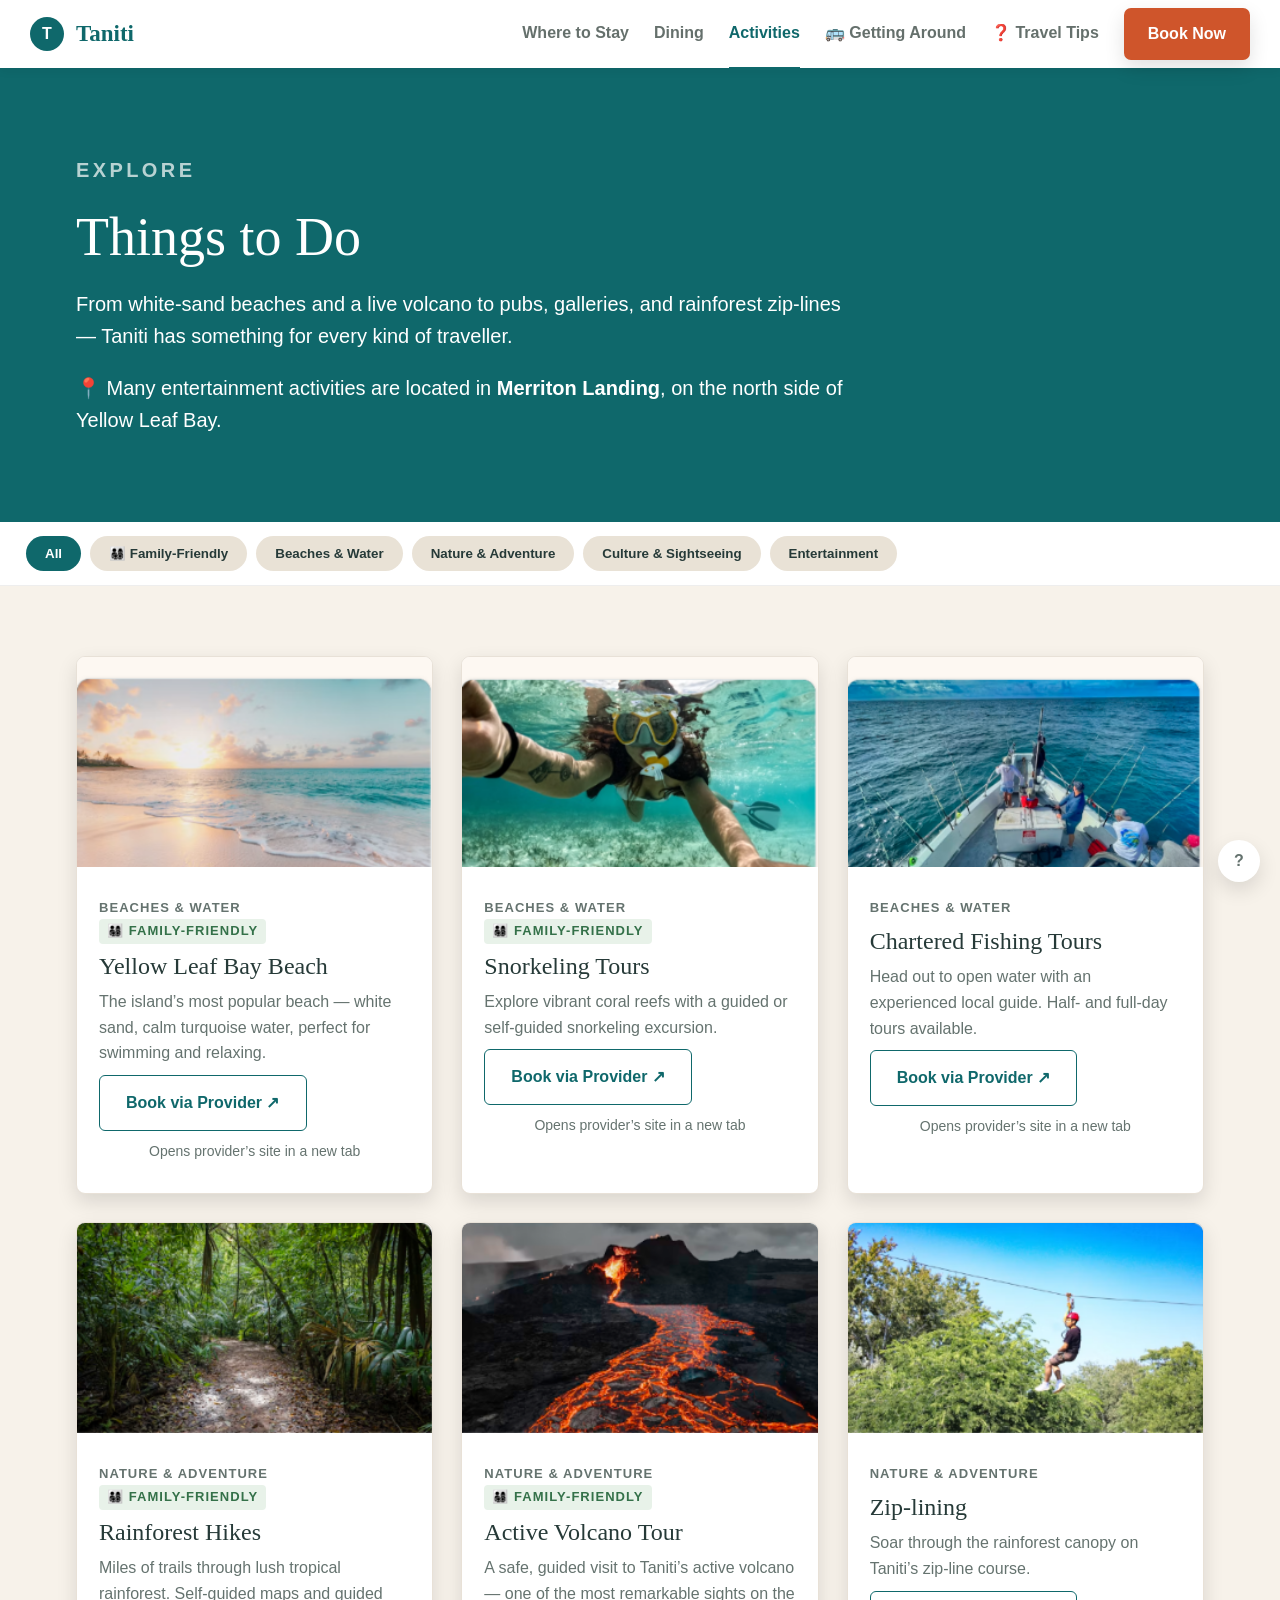
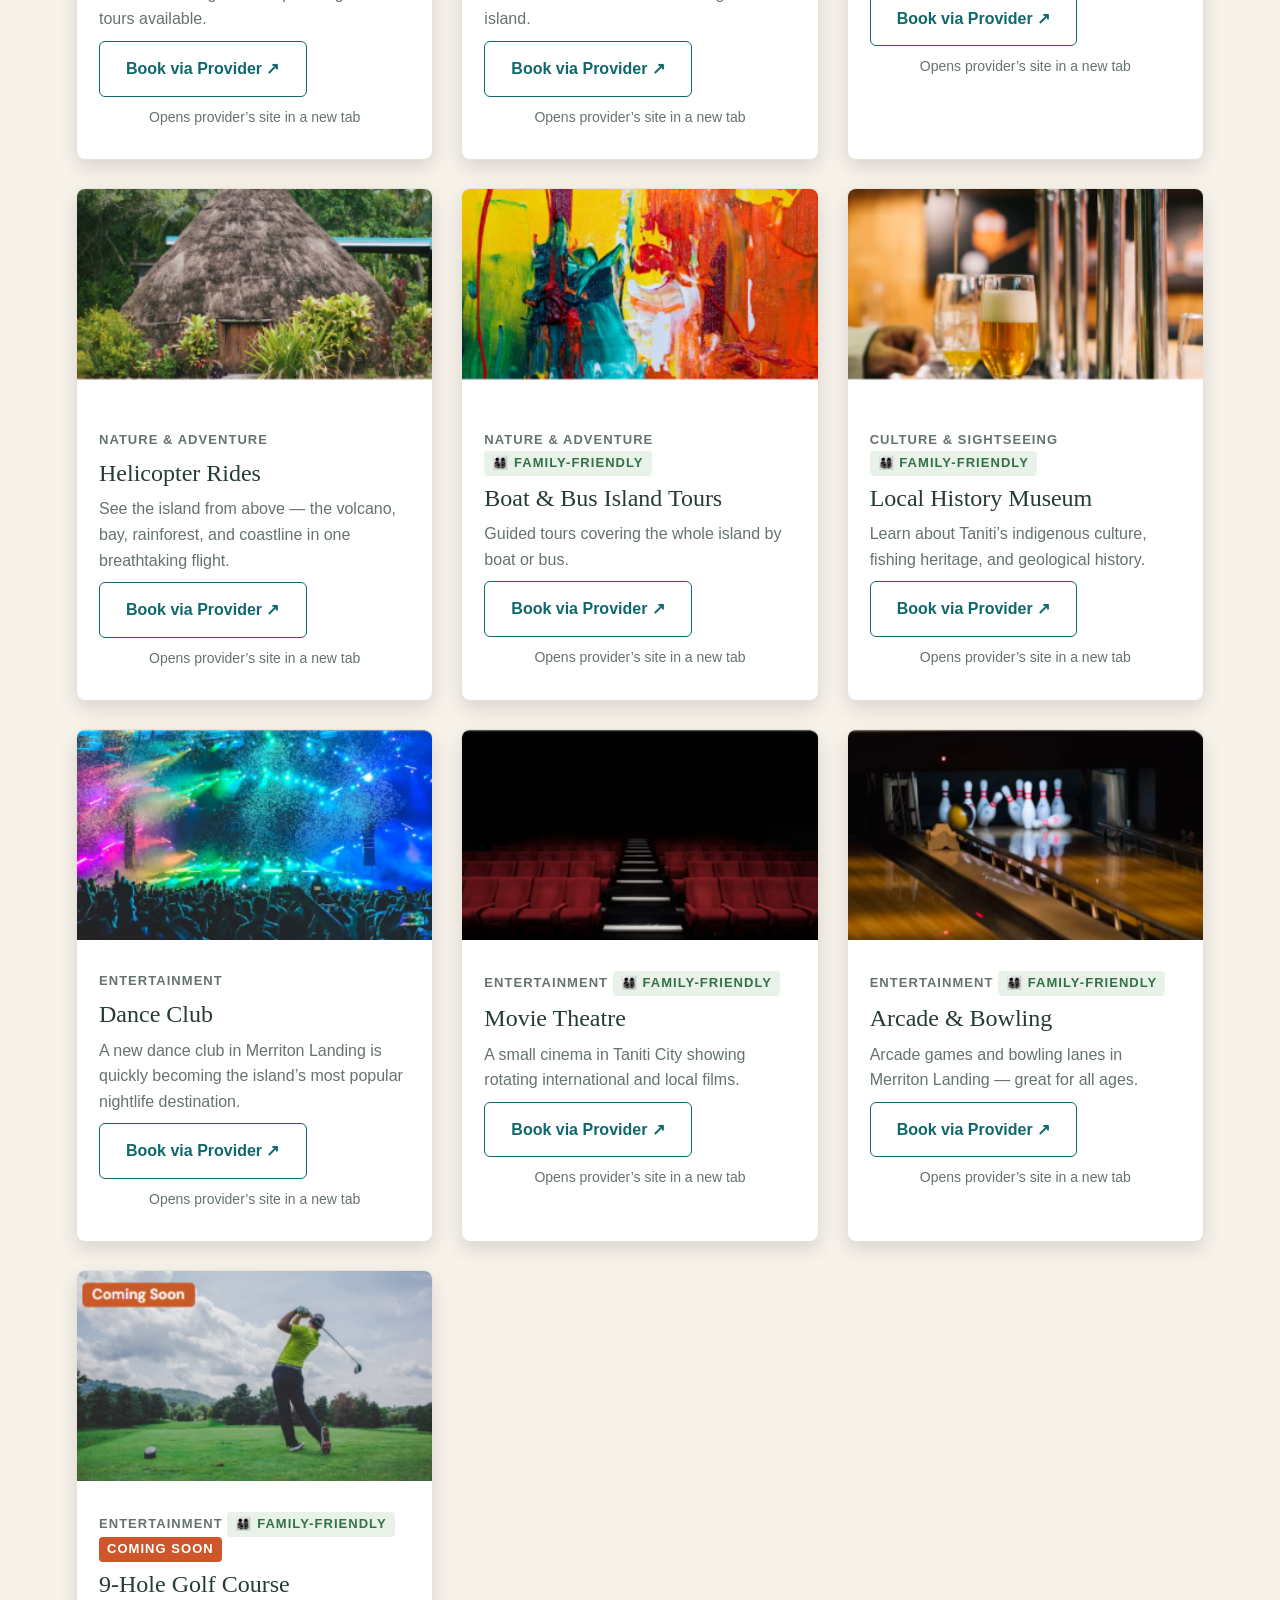
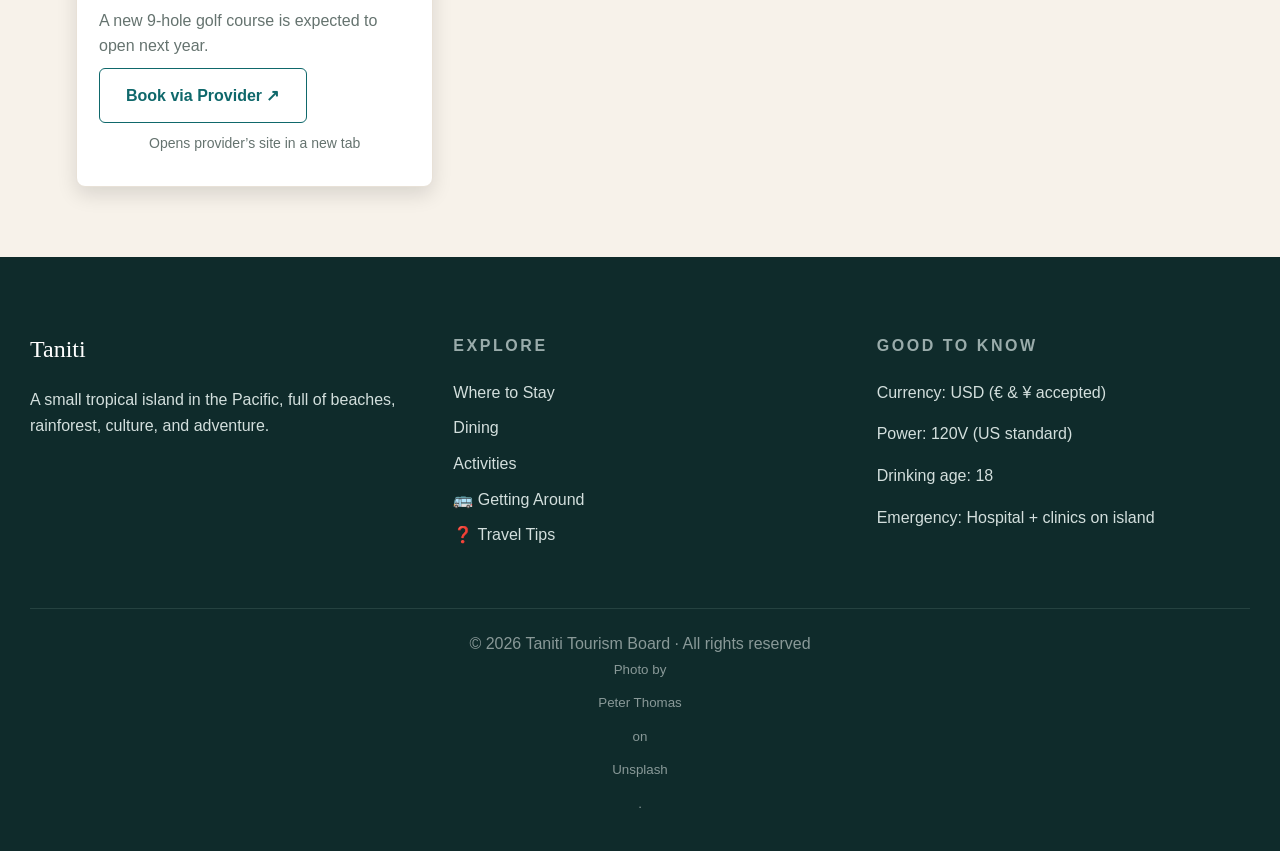
==== activities.html @ 031c0b5e "Add files via upload" ====
<!doctype html><html lang="en"><head><meta charset="utf-8"><meta name="viewport" content="width=device-width, initial-scale=1"><title>Taniti</title><link rel="stylesheet" href="style.css"></head><body><header class="site-header"><a class="brand" href="index.html"><span class="brand-mark">T</span><span>Taniti</span></a><button class="menu-toggle" aria-label="Open menu">☰</button><nav class="site-nav"><a class="" href="stay.html">Where to Stay</a><a class="" href="dining.html">Dining</a><a class="active" href="activities.html">Activities</a><a class="" href="transport.html">🚌 Getting Around</a><a class="" href="tips.html">❓ Travel Tips</a><a class="book-link " href="book.html">Book Now</a></nav></header><main><section class="page-hero"><div class="container"><p class="eyebrow">Explore</p><h1>Things to Do</h1><p>From white-sand beaches and a live volcano to pubs, galleries, and rainforest zip-lines — Taniti has something for every kind of traveller.</p><p>📍 Many entertainment activities are located in <b>Merriton Landing</b>, on the north side of Yellow Leaf Bay.</p></div></section><div class="filters"><button class="chip active" data-filter="all">All</button><button class="chip" data-filter="family">👨‍👩‍👧‍👦 Family-Friendly</button><button class="chip" data-filter="beach">Beaches & Water</button><button class="chip" data-filter="nature">Nature & Adventure</button><button class="chip" data-filter="culture">Culture & Sightseeing</button><button class="chip" data-filter="entertainment">Entertainment</button></div><section class="section"><div class="container"><div class="card-grid"><article class="card" data-category="beach family"><img src="assets/act-beach.png"><div class="card-body"><p class="category">Beaches & Water <span class="badge">👨‍👩‍👧‍👦 Family-friendly</span> </p><h3>Yellow Leaf Bay Beach</h3><p>The island’s most popular beach — white sand, calm turquoise water, perfect for swimming and relaxing.</p><a class="btn outline" href="#" data-modal>Book via Provider ↗</a><p class="meta center">Opens provider’s site in a new tab</p></div></article><article class="card" data-category="beach family"><img src="assets/act-snorkel.png"><div class="card-body"><p class="category">Beaches & Water <span class="badge">👨‍👩‍👧‍👦 Family-friendly</span> </p><h3>Snorkeling Tours</h3><p>Explore vibrant coral reefs with a guided or self-guided snorkeling excursion.</p><a class="btn outline" href="#" data-modal>Book via Provider ↗</a><p class="meta center">Opens provider’s site in a new tab</p></div></article><article class="card" data-category="beach"><img src="assets/act-fishing.png"><div class="card-body"><p class="category">Beaches & Water  </p><h3>Chartered Fishing Tours</h3><p>Head out to open water with an experienced local guide. Half- and full-day tours available.</p><a class="btn outline" href="#" data-modal>Book via Provider ↗</a><p class="meta center">Opens provider’s site in a new tab</p></div></article><article class="card" data-category="nature family"><img src="assets/act-rainforest.png"><div class="card-body"><p class="category">Nature & Adventure <span class="badge">👨‍👩‍👧‍👦 Family-friendly</span> </p><h3>Rainforest Hikes</h3><p>Miles of trails through lush tropical rainforest. Self-guided maps and guided tours available.</p><a class="btn outline" href="#" data-modal>Book via Provider ↗</a><p class="meta center">Opens provider’s site in a new tab</p></div></article><article class="card" data-category="nature family"><img src="assets/act-volcano.png"><div class="card-body"><p class="category">Nature & Adventure <span class="badge">👨‍👩‍👧‍👦 Family-friendly</span> </p><h3>Active Volcano Tour</h3><p>A safe, guided visit to Taniti’s active volcano — one of the most remarkable sights on the island.</p><a class="btn outline" href="#" data-modal>Book via Provider ↗</a><p class="meta center">Opens provider’s site in a new tab</p></div></article><article class="card" data-category="nature"><img src="assets/act-zipline.png"><div class="card-body"><p class="category">Nature & Adventure  </p><h3>Zip-lining</h3><p>Soar through the rainforest canopy on Taniti’s zip-line course.</p><a class="btn outline" href="#" data-modal>Book via Provider ↗</a><p class="meta center">Opens provider’s site in a new tab</p></div></article><article class="card" data-category="nature"><img src="assets/act-helicopter.png"><div class="card-body"><p class="category">Nature & Adventure  </p><h3>Helicopter Rides</h3><p>See the island from above — the volcano, bay, rainforest, and coastline in one breathtaking flight.</p><a class="btn outline" href="#" data-modal>Book via Provider ↗</a><p class="meta center">Opens provider’s site in a new tab</p></div></article><article class="card" data-category="nature family"><img src="assets/act-boat.png"><div class="card-body"><p class="category">Nature & Adventure <span class="badge">👨‍👩‍👧‍👦 Family-friendly</span> </p><h3>Boat & Bus Island Tours</h3><p>Guided tours covering the whole island by boat or bus.</p><a class="btn outline" href="#" data-modal>Book via Provider ↗</a><p class="meta center">Opens provider’s site in a new tab</p></div></article><article class="card" data-category="culture family"><img src="assets/act-museum.png"><div class="card-body"><p class="category">Culture & Sightseeing <span class="badge">👨‍👩‍👧‍👦 Family-friendly</span> </p><h3>Local History Museum</h3><p>Learn about Taniti’s indigenous culture, fishing heritage, and geological history.</p><a class="btn outline" href="#" data-modal>Book via Provider ↗</a><p class="meta center">Opens provider’s site in a new tab</p></div></article><article class="card" data-category="entertainment"><img src="assets/act-dance.png"><div class="card-body"><p class="category">Entertainment  </p><h3>Dance Club</h3><p>A new dance club in Merriton Landing is quickly becoming the island’s most popular nightlife destination.</p><a class="btn outline" href="#" data-modal>Book via Provider ↗</a><p class="meta center">Opens provider’s site in a new tab</p></div></article><article class="card" data-category="entertainment family"><img src="assets/act-movie.png"><div class="card-body"><p class="category">Entertainment <span class="badge">👨‍👩‍👧‍👦 Family-friendly</span> </p><h3>Movie Theatre</h3><p>A small cinema in Taniti City showing rotating international and local films.</p><a class="btn outline" href="#" data-modal>Book via Provider ↗</a><p class="meta center">Opens provider’s site in a new tab</p></div></article><article class="card" data-category="entertainment family"><img src="assets/act-bowling.png"><div class="card-body"><p class="category">Entertainment <span class="badge">👨‍👩‍👧‍👦 Family-friendly</span> </p><h3>Arcade & Bowling</h3><p>Arcade games and bowling lanes in Merriton Landing — great for all ages.</p><a class="btn outline" href="#" data-modal>Book via Provider ↗</a><p class="meta center">Opens provider’s site in a new tab</p></div></article><article class="card" data-category="entertainment family"><img src="assets/act-golf.png"><div class="card-body"><p class="category">Entertainment <span class="badge">👨‍👩‍👧‍👦 Family-friendly</span> <span class="badge" style="background:#cf552b;color:#fff">Coming soon</span></p><h3>9-Hole Golf Course</h3><p>A new 9-hole golf course is expected to open next year.</p><a class="btn outline" href="#" data-modal>Book via Provider ↗</a><p class="meta center">Opens provider’s site in a new tab</p></div></article></div></div></section></main><footer class="site-footer"><div><h3>Taniti</h3><p>A small tropical island in the Pacific, full of beaches, rainforest, culture, and adventure.</p></div><div><h4>Explore</h4><a href="stay.html">Where to Stay</a><a href="dining.html">Dining</a><a href="activities.html">Activities</a><a href="transport.html">🚌 Getting Around</a><a href="tips.html">❓ Travel Tips</a></div><div><h4>Good to Know</h4><p>Currency: USD (€ & ¥ accepted)</p><p>Power: 120V (US standard)</p><p>Drinking age: 18</p><p>Emergency: Hospital + clinics on island</p></div><div class="copyright">© 2026 Taniti Tourism Board · All rights reserved<br><small>Photo by <a href="https://unsplash.com/@lifeof_peter_?utm_source=unsplash&utm_medium=referral&utm_content=creditCopyText">Peter Thomas</a> on <a href="https://unsplash.com/photos/a-mountain-with-a-body-of-water-in-front-of-it-IG9kwm_tThI?utm_source=unsplash&utm_medium=referral&utm_content=creditCopyText">Unsplash</a>.</small></div></footer><div class="help">?</div><div class="modal"><div class="modal-box"><button class="modal-close">×</button><h2>Provider booking</h2><p>This button represents an external provider booking link in the interactive prototype.</p><button class="btn primary modal-close">Close</button></div></div><script src="script.js"></script></body></html>
---- style.css ----
:root{--teal:#0f686b;--dark:#0f2b2b;--cream:#f7f2ea;--sand:#ebe4d8;--text:#263a38;--muted:#65736f;--orange:#cf552b;--line:#ddd6cb;--shadow:0 8px 20px rgba(0,0,0,.12)}*{box-sizing:border-box}html{scroll-behavior:smooth}body{margin:0;font-family:Segoe UI,Arial,sans-serif;background:var(--cream);color:var(--text);line-height:1.6}a{text-decoration:none;color:inherit}img{max-width:100%;display:block}.container{max-width:1180px;margin:auto;padding:0 26px}.site-header{height:68px;position:sticky;top:0;z-index:20;display:flex;align-items:center;justify-content:space-between;padding:0 30px;background:white;box-shadow:0 2px 10px #0001}.brand{display:flex;align-items:center;gap:12px;color:var(--teal);font-family:Georgia,serif;font-size:23px;font-weight:700}.brand-mark{display:grid;place-items:center;width:34px;height:34px;border-radius:50%;background:var(--teal);color:white;font:700 16px Arial}.site-nav{display:flex;gap:25px;align-items:center;font-weight:700;color:#65706c}.site-nav a{padding:22px 0;border-bottom:3px solid transparent}.site-nav a.active,.site-nav a:hover{color:var(--teal);border-bottom-color:var(--teal)}.book-link{background:var(--orange);color:white!important;border:0!important;border-radius:7px;padding:13px 24px!important;box-shadow:var(--shadow)}.menu-toggle{display:none;background:none;border:0;font-size:28px;color:var(--teal)}h1,h2,h3{font-family:Georgia,serif;font-weight:500;line-height:1.15}.eyebrow{text-transform:uppercase;letter-spacing:.17em;font-weight:800;font-size:14px;color:#b8d2d2}.accent{color:var(--orange)}.hero-home{min-height:640px;position:relative;background:url('assets/hero-custom.jpg') center/cover no-repeat;display:flex;align-items:center}.hero-home:before{content:"";position:absolute;inset:0;background:linear-gradient(90deg,#0009,#0003,#0001)}.hero-content{position:relative;color:white;max-width:790px;padding:80px 30px}.hero-content h1{font-size:64px;margin:15px 0}.hero-content h1 em{display:block}.hero-content p{font-size:21px;max-width:720px}.page-hero{background:var(--teal);color:white;padding:66px 0}.page-hero.center{text-align:center}.page-hero h1{font-size:54px;margin:12px 0 18px}.page-hero p{font-size:20px;max-width:780px}.btn{display:inline-flex;align-items:center;justify-content:center;gap:8px;border-radius:6px;padding:14px 26px;font-weight:800;border:1px solid transparent;cursor:pointer}.primary{background:var(--orange);color:white}.secondary{background:#ffffff26;color:white;border-color:#ffffff33}.outline{border-color:var(--teal);color:var(--teal);background:transparent}.button-row{display:flex;gap:14px;flex-wrap:wrap;margin-top:30px}.quick-links{display:grid;grid-template-columns:repeat(5,1fr);background:white}.quick-card{min-height:142px;display:flex;flex-direction:column;align-items:center;justify-content:center;text-align:center;border-right:1px solid #eee7df;gap:4px}.quick-card span{font-size:27px}.quick-card strong{color:var(--teal)}.quick-card small{color:var(--muted)}.quick-card b{text-transform:uppercase;letter-spacing:.12em;font-size:10px;color:var(--orange)}.quick-card.essential{background:#eee7dc}.split{display:grid;grid-template-columns:1fr .95fr;gap:70px;padding:80px 26px;max-width:1180px;margin:auto}.split h2,.section-title{font-size:39px;margin:0 0 24px}.split p{font-size:18px;color:var(--muted)}.image-grid{display:grid;grid-template-columns:1fr 1fr;gap:16px;align-self:center}.image-grid img{border-radius:7px;width:100%;height:160px;object-fit:cover}.image-grid .wide{grid-column:1/3;height:200px}.tags{display:flex;gap:22px;flex-wrap:wrap;margin-top:22px;color:var(--teal)}.section{padding:70px 0}.section.alt{background:var(--sand)}.center{text-align:center}.card-grid{display:grid;grid-template-columns:repeat(3,1fr);gap:28px}.card{background:white;border:1px solid #e8e1d7;border-radius:9px;overflow:hidden;box-shadow:var(--shadow)}.card img{width:100%;height:210px;object-fit:cover}.card-body{padding:22px}.card h3{font-size:24px;margin:0 0 8px}.card p{color:var(--muted);margin:9px 0}.meta{color:var(--muted);font-size:14px}.price{float:right;color:var(--orange);font-weight:800}.badge{display:inline-block;background:#e8f2e9;color:#347149;font-weight:800;border-radius:4px;padding:2px 8px;font-size:13px}.category{color:var(--orange);text-transform:uppercase;letter-spacing:.08em;font-size:13px;font-weight:800}.filters{position:sticky;top:68px;z-index:15;background:white;padding:14px 26px;border-bottom:1px solid #eee;display:flex;gap:9px;flex-wrap:wrap}.chip{border:0;border-radius:999px;padding:10px 19px;background:#e9e2d6;color:var(--text);font-weight:700;cursor:pointer}.chip.active{background:var(--teal);color:white}.notice{display:inline-flex;gap:8px;align-items:center;border:1px solid #ffffff3d;border-radius:4px;padding:9px 14px;color:#d6efef;margin-top:12px}.practical{background:var(--teal);color:white;text-align:center;padding:70px 0}.practical h2{font-size:38px}.info-grid{display:grid;grid-template-columns:repeat(4,1fr);gap:34px}.info-grid span{font-size:34px}.info-grid strong{display:block;margin:8px 0}.info-grid p{color:#d4eeee}.plan-grid{display:grid;grid-template-columns:1fr 1fr;gap:28px}.plan-card{display:flex;gap:22px;background:#ede6d8;border:1px solid var(--line);border-radius:10px;padding:32px}.plan-card.outlined{background:#fbf7ee;border:2px solid var(--orange)}.icon-circle{display:grid;place-items:center;flex:0 0 58px;width:58px;height:58px;border-radius:50%;background:var(--teal);color:white;font-size:26px}.orange-circle{background:var(--orange)}.transport-card{display:grid;grid-template-columns:60px 1fr;background:white;border:1px solid #e4ddd4;border-radius:10px;padding:26px;margin-bottom:18px;box-shadow:0 4px 10px #00000008}.transport-card h3{margin:0;font-size:23px}.transport-card p{color:var(--muted)}.mini-card-grid{display:grid;grid-template-columns:repeat(2,1fr);gap:24px}.mini-card{background:#ede6d8;border:1px solid var(--line);border-radius:9px;padding:24px}.faq-summary{background:#eae2d5;padding:20px 0}.summary-grid{display:grid;grid-template-columns:repeat(4,1fr);gap:20px}.faq-list{max-width:860px;margin:55px auto;background:white;border:1px solid #e5ded6;border-radius:9px;padding:0 28px}.faq-item{border-bottom:1px solid #e5e5e5}.faq-item:last-child{border-bottom:0}.faq-question{width:100%;display:flex;justify-content:space-between;text-align:left;background:none;border:0;padding:22px 0;font-size:18px;font-weight:800;color:var(--text);cursor:pointer}.faq-answer{display:none;color:var(--muted);padding:0 0 22px}.faq-item.open .faq-answer{display:block}.book-card{display:grid;grid-template-columns:135px 1fr 205px;align-items:center;background:white;border:1px solid #e5ded6;border-radius:10px;box-shadow:var(--shadow);overflow:hidden;margin-bottom:30px}.book-icon{height:100%;min-height:150px;background:#eae2d5;display:grid;place-items:center;font-size:44px}.book-body{padding:24px}.book-body h2{margin:5px 0;font-size:28px}.book-body ul{columns:2;color:var(--muted);padding-left:18px}.good-to-know{background:#e8e1d6;border:1px solid #d8d0c4;border-radius:10px;padding:30px}.good-grid{display:grid;grid-template-columns:repeat(3,1fr);gap:18px;color:var(--muted)}.site-footer{background:var(--dark);color:#d3dfdd;display:grid;grid-template-columns:1fr 1fr 1fr;gap:50px;padding:55px 30px 35px}.site-footer h3{color:white;font-size:24px}.site-footer h4{text-transform:uppercase;letter-spacing:.16em;color:#9aacab}.site-footer a{display:block;margin:10px 0}.copyright{grid-column:1/4;text-align:center;border-top:1px solid #254240;padding-top:22px;color:#899998}.modal{position:fixed;inset:0;background:#0008;display:none;align-items:center;justify-content:center;z-index:100;padding:20px}.modal.show{display:flex}.modal-box{background:white;border-radius:10px;max-width:480px;padding:30px;box-shadow:var(--shadow);position:relative}.modal-close{position:absolute;top:12px;right:14px;border:0;background:none;font-size:28px;cursor:pointer}.help{position:fixed;right:20px;bottom:18px;background:white;border-radius:50%;width:42px;height:42px;display:grid;place-items:center;box-shadow:var(--shadow);color:var(--muted);font-weight:800}.hidden{display:none!important}@media(max-width:850px){.menu-toggle{display:block}.site-nav{display:none;position:absolute;left:0;right:0;top:68px;background:white;flex-direction:column;align-items:flex-start;padding:16px 30px;gap:0}.site-nav.open{display:flex}.site-nav a{padding:12px 0}.hero-content h1,.page-hero h1{font-size:42px}.quick-links,.card-grid,.info-grid,.plan-grid,.summary-grid,.site-footer,.split,.book-card{grid-template-columns:1fr}.book-card{display:block}.book-icon{min-height:90px}.image-grid .wide{grid-column:auto}.image-grid{grid-template-columns:1fr}.good-grid,.mini-card-grid{grid-template-columns:1fr}.site-footer .copyright{grid-column:auto}.filters{top:68px}.card img{height:180px}}
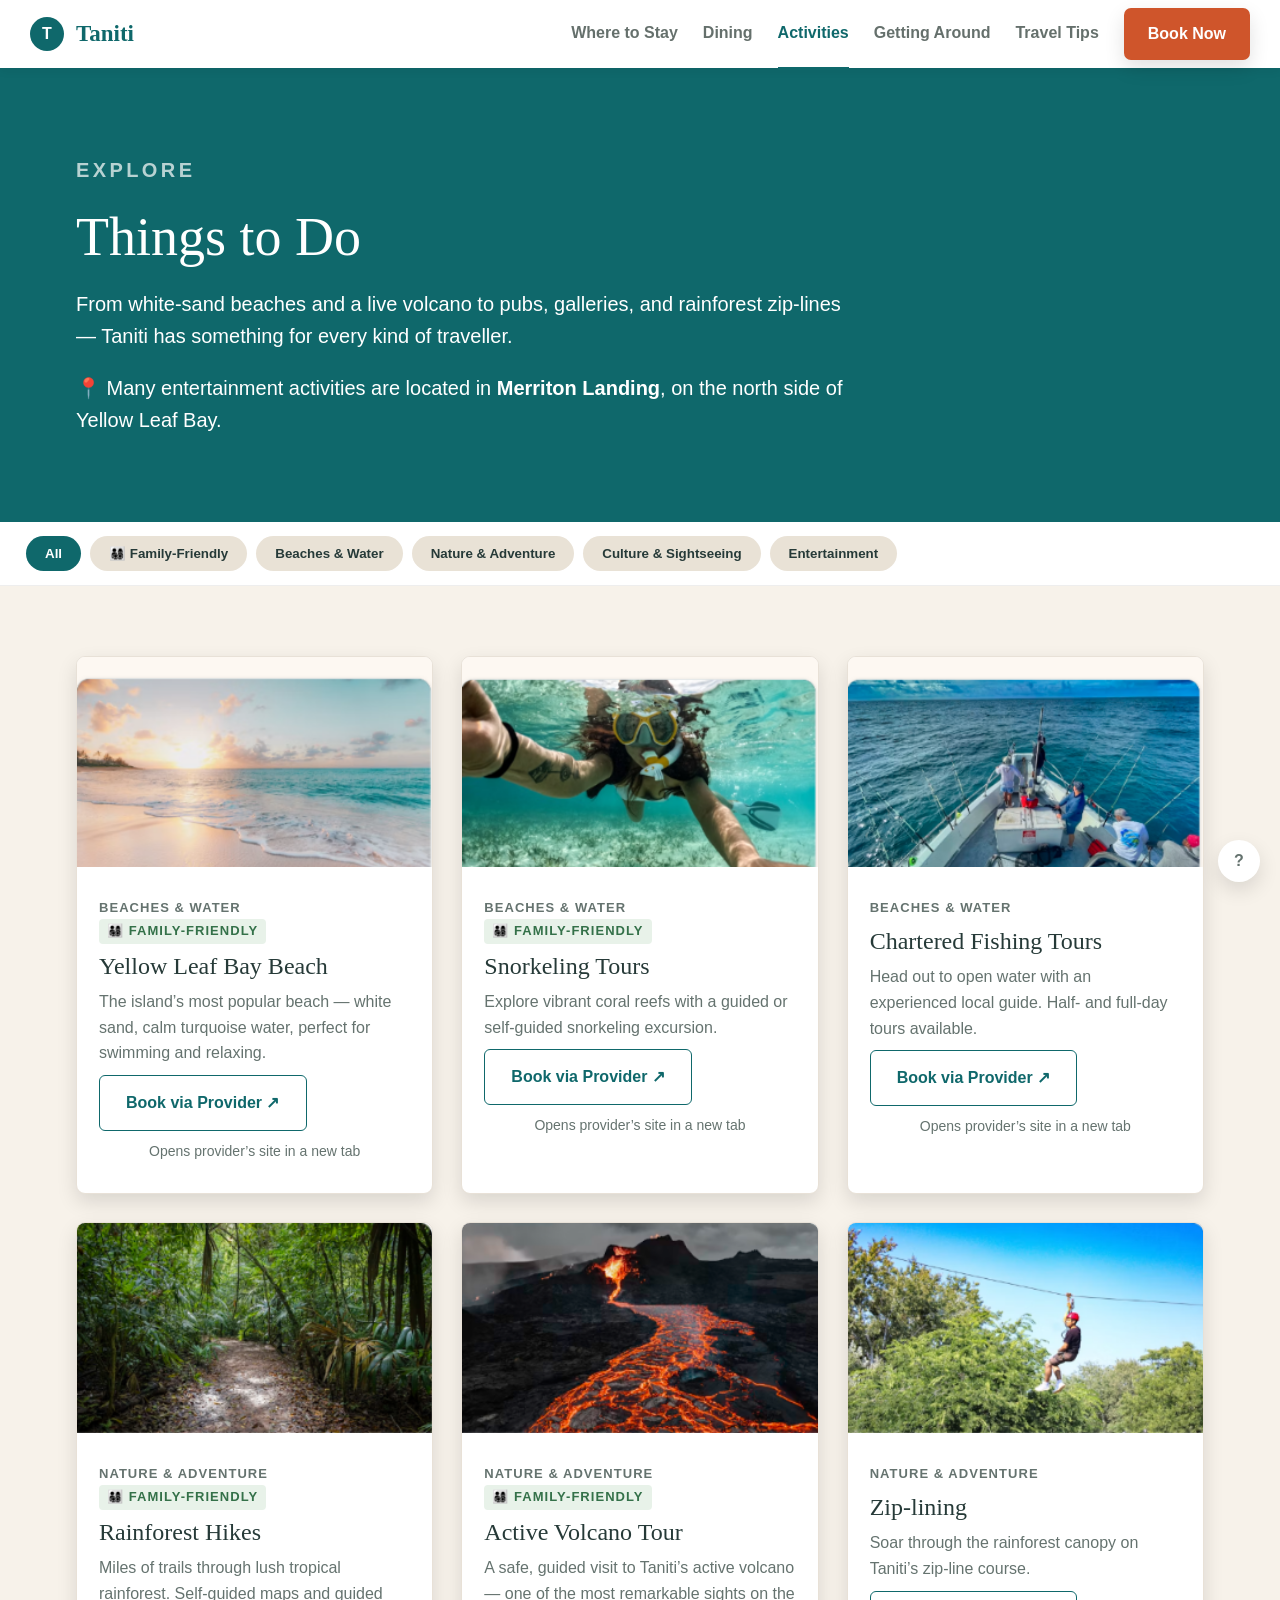
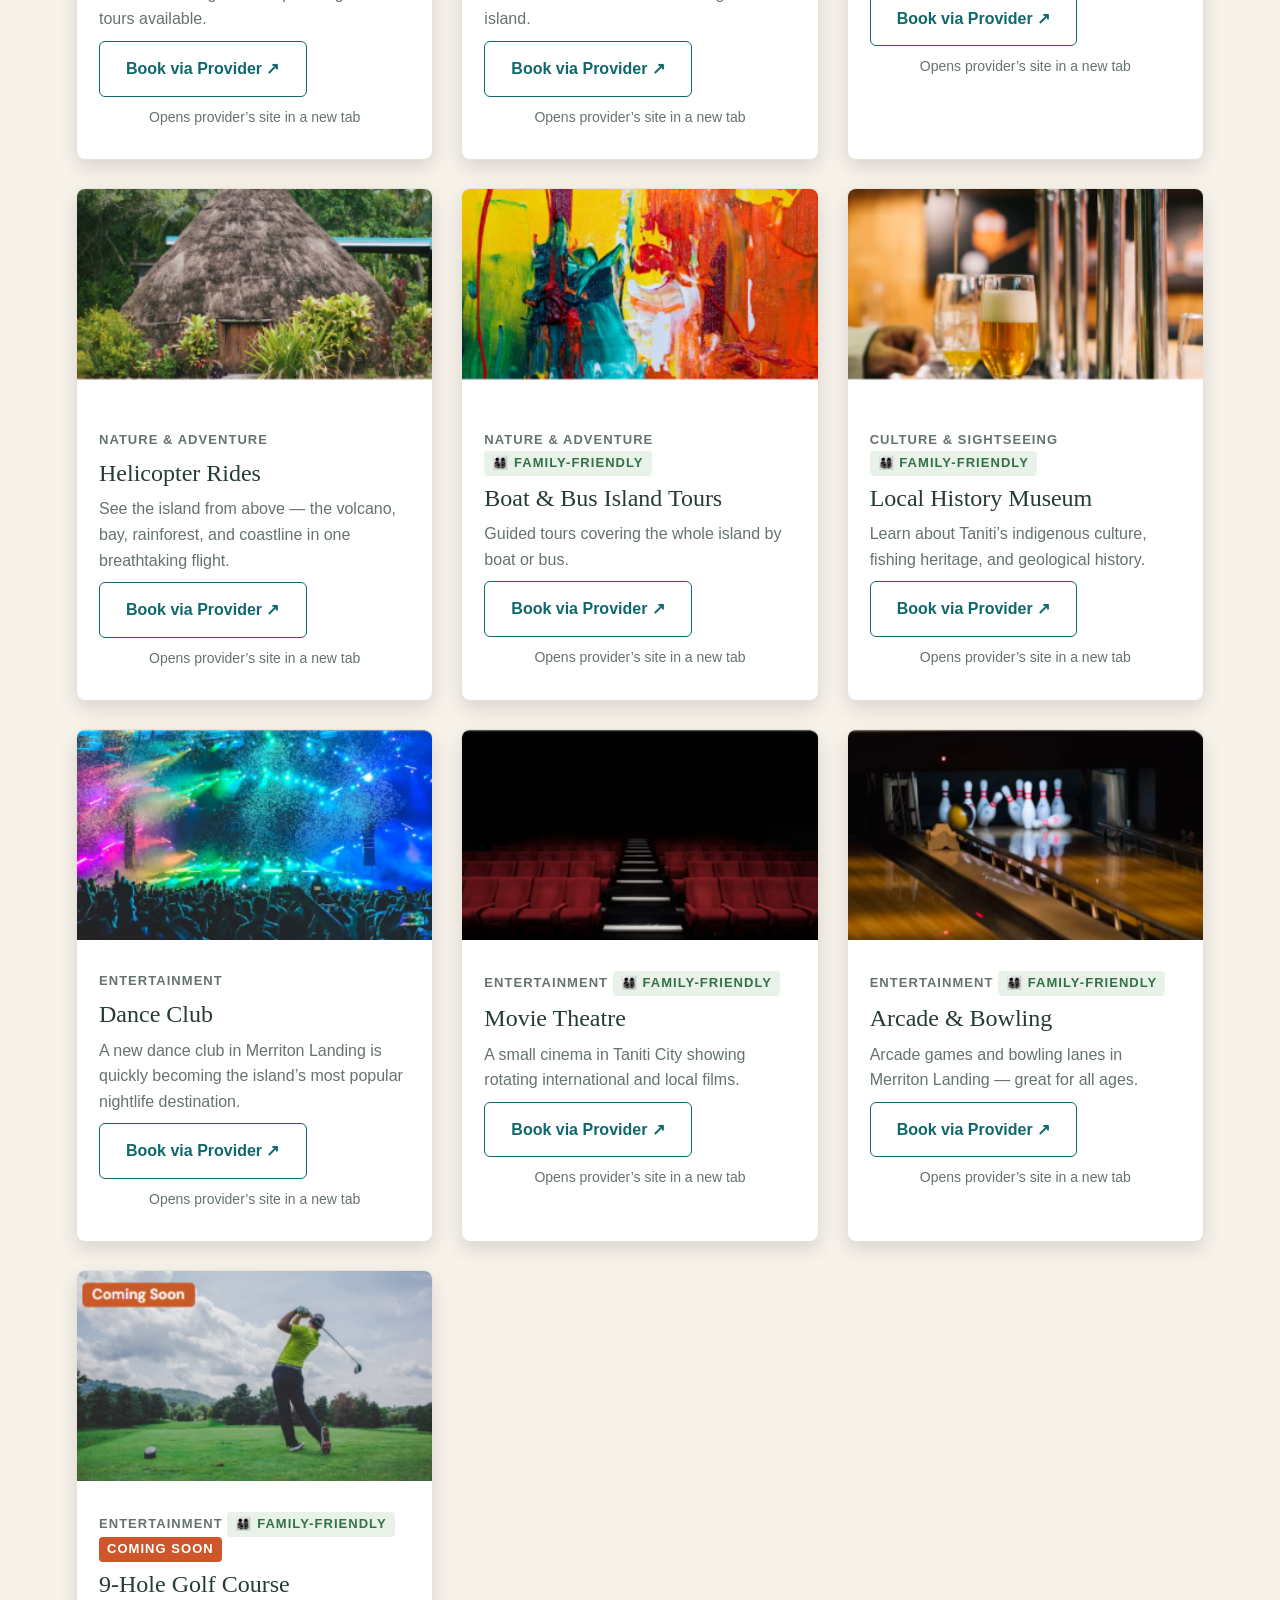
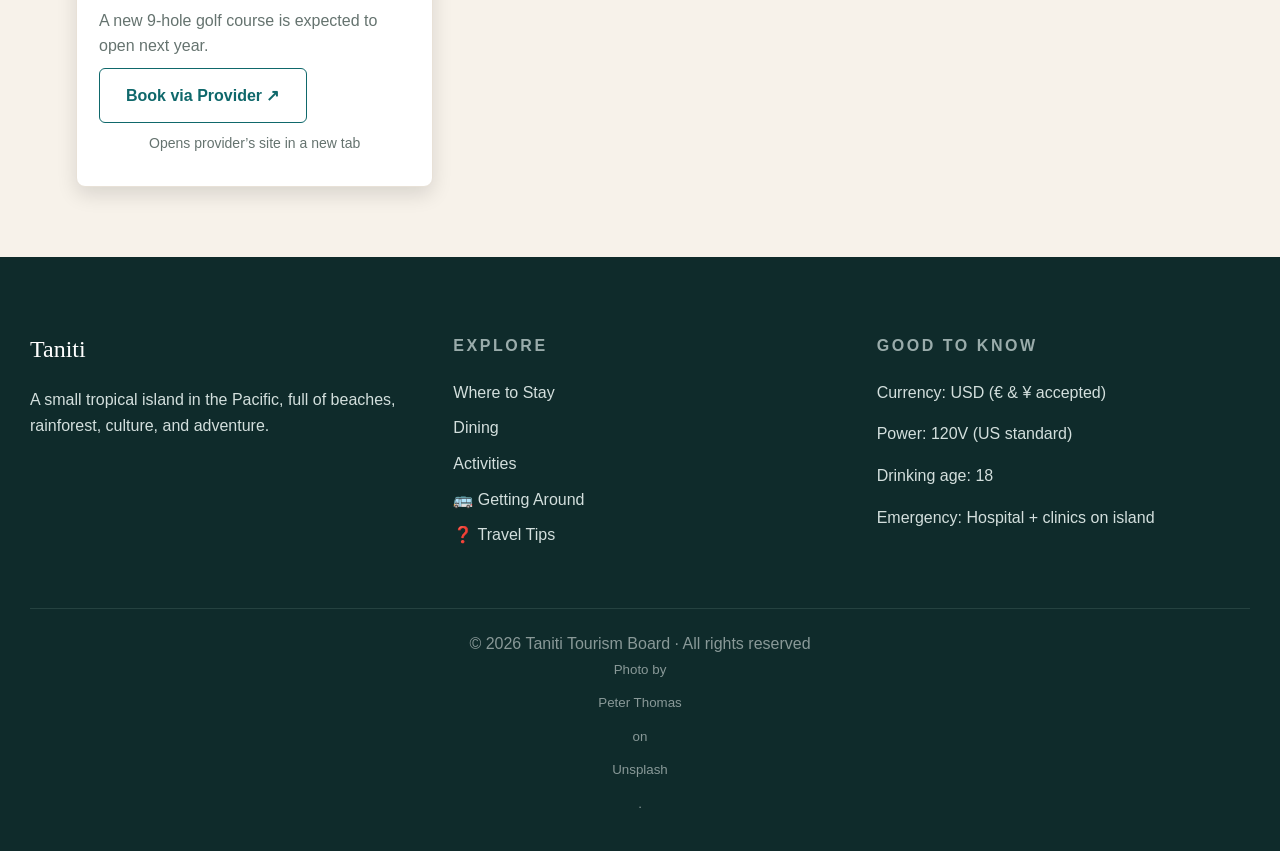
==== commit a71540a1: "Remove navigation emojis" ====
--- a/activities.html
+++ b/activities.html
@@ -1 +1 @@
-<!doctype html><html lang="en"><head><meta charset="utf-8"><meta name="viewport" content="width=device-width, initial-scale=1"><title>Taniti</title><link rel="stylesheet" href="style.css"></head><body><header class="site-header"><a class="brand" href="index.html"><span class="brand-mark">T</span><span>Taniti</span></a><button class="menu-toggle" aria-label="Open menu">☰</button><nav class="site-nav"><a class="" href="stay.html">Where to Stay</a><a class="" href="dining.html">Dining</a><a class="active" href="activities.html">Activities</a><a class="" href="transport.html">🚌 Getting Around</a><a class="" href="tips.html">❓ Travel Tips</a><a class="book-link " href="book.html">Book Now</a></nav></header><main><section class="page-hero"><div class="container"><p class="eyebrow">Explore</p><h1>Things to Do</h1><p>From white-sand beaches and a live volcano to pubs, galleries, and rainforest zip-lines — Taniti has something for every kind of traveller.</p><p>📍 Many entertainment activities are located in <b>Merriton Landing</b>, on the north side of Yellow Leaf Bay.</p></div></section><div class="filters"><button class="chip active" data-filter="all">All</button><button class="chip" data-filter="family">👨‍👩‍👧‍👦 Family-Friendly</button><button class="chip" data-filter="beach">Beaches & Water</button><button class="chip" data-filter="nature">Nature & Adventure</button><button class="chip" data-filter="culture">Culture & Sightseeing</button><button class="chip" data-filter="entertainment">Entertainment</button></div><section class="section"><div class="container"><div class="card-grid"><article class="card" data-category="beach family"><img src="assets/act-beach.png"><div class="card-body"><p class="category">Beaches & Water <span class="badge">👨‍👩‍👧‍👦 Family-friendly</span> </p><h3>Yellow Leaf Bay Beach</h3><p>The island’s most popular beach — white sand, calm turquoise water, perfect for swimming and relaxing.</p><a class="btn outline" href="#" data-modal>Book via Provider ↗</a><p class="meta center">Opens provider’s site in a new tab</p></div></article><article class="card" data-category="beach family"><img src="assets/act-snorkel.png"><div class="card-body"><p class="category">Beaches & Water <span class="badge">👨‍👩‍👧‍👦 Family-friendly</span> </p><h3>Snorkeling Tours</h3><p>Explore vibrant coral reefs with a guided or self-guided snorkeling excursion.</p><a class="btn outline" href="#" data-modal>Book via Provider ↗</a><p class="meta center">Opens provider’s site in a new tab</p></div></article><article class="card" data-category="beach"><img src="assets/act-fishing.png"><div class="card-body"><p class="category">Beaches & Water  </p><h3>Chartered Fishing Tours</h3><p>Head out to open water with an experienced local guide. Half- and full-day tours available.</p><a class="btn outline" href="#" data-modal>Book via Provider ↗</a><p class="meta center">Opens provider’s site in a new tab</p></div></article><article class="card" data-category="nature family"><img src="assets/act-rainforest.png"><div class="card-body"><p class="category">Nature & Adventure <span class="badge">👨‍👩‍👧‍👦 Family-friendly</span> </p><h3>Rainforest Hikes</h3><p>Miles of trails through lush tropical rainforest. Self-guided maps and guided tours available.</p><a class="btn outline" href="#" data-modal>Book via Provider ↗</a><p class="meta center">Opens provider’s site in a new tab</p></div></article><article class="card" data-category="nature family"><img src="assets/act-volcano.png"><div class="card-body"><p class="category">Nature & Adventure <span class="badge">👨‍👩‍👧‍👦 Family-friendly</span> </p><h3>Active Volcano Tour</h3><p>A safe, guided visit to Taniti’s active volcano — one of the most remarkable sights on the island.</p><a class="btn outline" href="#" data-modal>Book via Provider ↗</a><p class="meta center">Opens provider’s site in a new tab</p></div></article><article class="card" data-category="nature"><img src="assets/act-zipline.png"><div class="card-body"><p class="category">Nature & Adventure  </p><h3>Zip-lining</h3><p>Soar through the rainforest canopy on Taniti’s zip-line course.</p><a class="btn outline" href="#" data-modal>Book via Provider ↗</a><p class="meta center">Opens provider’s site in a new tab</p></div></article><article class="card" data-category="nature"><img src="assets/act-helicopter.png"><div class="card-body"><p class="category">Nature & Adventure  </p><h3>Helicopter Rides</h3><p>See the island from above — the volcano, bay, rainforest, and coastline in one breathtaking flight.</p><a class="btn outline" href="#" data-modal>Book via Provider ↗</a><p class="meta center">Opens provider’s site in a new tab</p></div></article><article class="card" data-category="nature family"><img src="assets/act-boat.png"><div class="card-body"><p class="category">Nature & Adventure <span class="badge">👨‍👩‍👧‍👦 Family-friendly</span> </p><h3>Boat & Bus Island Tours</h3><p>Guided tours covering the whole island by boat or bus.</p><a class="btn outline" href="#" data-modal>Book via Provider ↗</a><p class="meta center">Opens provider’s site in a new tab</p></div></article><article class="card" data-category="culture family"><img src="assets/act-museum.png"><div class="card-body"><p class="category">Culture & Sightseeing <span class="badge">👨‍👩‍👧‍👦 Family-friendly</span> </p><h3>Local History Museum</h3><p>Learn about Taniti’s indigenous culture, fishing heritage, and geological history.</p><a class="btn outline" href="#" data-modal>Book via Provider ↗</a><p class="meta center">Opens provider’s site in a new tab</p></div></article><article class="card" data-category="entertainment"><img src="assets/act-dance.png"><div class="card-body"><p class="category">Entertainment  </p><h3>Dance Club</h3><p>A new dance club in Merriton Landing is quickly becoming the island’s most popular nightlife destination.</p><a class="btn outline" href="#" data-modal>Book via Provider ↗</a><p class="meta center">Opens provider’s site in a new tab</p></div></article><article class="card" data-category="entertainment family"><img src="assets/act-movie.png"><div class="card-body"><p class="category">Entertainment <span class="badge">👨‍👩‍👧‍👦 Family-friendly</span> </p><h3>Movie Theatre</h3><p>A small cinema in Taniti City showing rotating international and local films.</p><a class="btn outline" href="#" data-modal>Book via Provider ↗</a><p class="meta center">Opens provider’s site in a new tab</p></div></article><article class="card" data-category="entertainment family"><img src="assets/act-bowling.png"><div class="card-body"><p class="category">Entertainment <span class="badge">👨‍👩‍👧‍👦 Family-friendly</span> </p><h3>Arcade & Bowling</h3><p>Arcade games and bowling lanes in Merriton Landing — great for all ages.</p><a class="btn outline" href="#" data-modal>Book via Provider ↗</a><p class="meta center">Opens provider’s site in a new tab</p></div></article><article class="card" data-category="entertainment family"><img src="assets/act-golf.png"><div class="card-body"><p class="category">Entertainment <span class="badge">👨‍👩‍👧‍👦 Family-friendly</span> <span class="badge" style="background:#cf552b;color:#fff">Coming soon</span></p><h3>9-Hole Golf Course</h3><p>A new 9-hole golf course is expected to open next year.</p><a class="btn outline" href="#" data-modal>Book via Provider ↗</a><p class="meta center">Opens provider’s site in a new tab</p></div></article></div></div></section></main><footer class="site-footer"><div><h3>Taniti</h3><p>A small tropical island in the Pacific, full of beaches, rainforest, culture, and adventure.</p></div><div><h4>Explore</h4><a href="stay.html">Where to Stay</a><a href="dining.html">Dining</a><a href="activities.html">Activities</a><a href="transport.html">🚌 Getting Around</a><a href="tips.html">❓ Travel Tips</a></div><div><h4>Good to Know</h4><p>Currency: USD (€ & ¥ accepted)</p><p>Power: 120V (US standard)</p><p>Drinking age: 18</p><p>Emergency: Hospital + clinics on island</p></div><div class="copyright">© 2026 Taniti Tourism Board · All rights reserved<br><small>Photo by <a href="https://unsplash.com/@lifeof_peter_?utm_source=unsplash&utm_medium=referral&utm_content=creditCopyText">Peter Thomas</a> on <a href="https://unsplash.com/photos/a-mountain-with-a-body-of-water-in-front-of-it-IG9kwm_tThI?utm_source=unsplash&utm_medium=referral&utm_content=creditCopyText">Unsplash</a>.</small></div></footer><div class="help">?</div><div class="modal"><div class="modal-box"><button class="modal-close">×</button><h2>Provider booking</h2><p>This button represents an external provider booking link in the interactive prototype.</p><button class="btn primary modal-close">Close</button></div></div><script src="script.js"></script></body></html>+<!doctype html><html lang="en"><head><meta charset="utf-8"><meta name="viewport" content="width=device-width, initial-scale=1"><title>Taniti</title><link rel="stylesheet" href="style.css"></head><body><header class="site-header"><a class="brand" href="index.html"><span class="brand-mark">T</span><span>Taniti</span></a><button class="menu-toggle" aria-label="Open menu">☰</button><nav class="site-nav"><a class="" href="stay.html">Where to Stay</a><a class="" href="dining.html">Dining</a><a class="active" href="activities.html">Activities</a><a class="" href="transport.html">Getting Around</a><a class="" href="tips.html?v=20260621">Travel Tips</a><a class="book-link " href="book.html">Book Now</a></nav></header><main><section class="page-hero"><div class="container"><p class="eyebrow">Explore</p><h1>Things to Do</h1><p>From white-sand beaches and a live volcano to pubs, galleries, and rainforest zip-lines — Taniti has something for every kind of traveller.</p><p>📍 Many entertainment activities are located in <b>Merriton Landing</b>, on the north side of Yellow Leaf Bay.</p></div></section><div class="filters"><button class="chip active" data-filter="all">All</button><button class="chip" data-filter="family">👨‍👩‍👧‍👦 Family-Friendly</button><button class="chip" data-filter="beach">Beaches & Water</button><button class="chip" data-filter="nature">Nature & Adventure</button><button class="chip" data-filter="culture">Culture & Sightseeing</button><button class="chip" data-filter="entertainment">Entertainment</button></div><section class="section"><div class="container"><div class="card-grid"><article class="card" data-category="beach family"><img src="assets/act-beach.png"><div class="card-body"><p class="category">Beaches & Water <span class="badge">👨‍👩‍👧‍👦 Family-friendly</span> </p><h3>Yellow Leaf Bay Beach</h3><p>The island’s most popular beach — white sand, calm turquoise water, perfect for swimming and relaxing.</p><a class="btn outline" href="#" data-modal>Book via Provider ↗</a><p class="meta center">Opens provider’s site in a new tab</p></div></article><article class="card" data-category="beach family"><img src="assets/act-snorkel.png"><div class="card-body"><p class="category">Beaches & Water <span class="badge">👨‍👩‍👧‍👦 Family-friendly</span> </p><h3>Snorkeling Tours</h3><p>Explore vibrant coral reefs with a guided or self-guided snorkeling excursion.</p><a class="btn outline" href="#" data-modal>Book via Provider ↗</a><p class="meta center">Opens provider’s site in a new tab</p></div></article><article class="card" data-category="beach"><img src="assets/act-fishing.png"><div class="card-body"><p class="category">Beaches & Water  </p><h3>Chartered Fishing Tours</h3><p>Head out to open water with an experienced local guide. Half- and full-day tours available.</p><a class="btn outline" href="#" data-modal>Book via Provider ↗</a><p class="meta center">Opens provider’s site in a new tab</p></div></article><article class="card" data-category="nature family"><img src="assets/act-rainforest.png"><div class="card-body"><p class="category">Nature & Adventure <span class="badge">👨‍👩‍👧‍👦 Family-friendly</span> </p><h3>Rainforest Hikes</h3><p>Miles of trails through lush tropical rainforest. Self-guided maps and guided tours available.</p><a class="btn outline" href="#" data-modal>Book via Provider ↗</a><p class="meta center">Opens provider’s site in a new tab</p></div></article><article class="card" data-category="nature family"><img src="assets/act-volcano.png"><div class="card-body"><p class="category">Nature & Adventure <span class="badge">👨‍👩‍👧‍👦 Family-friendly</span> </p><h3>Active Volcano Tour</h3><p>A safe, guided visit to Taniti’s active volcano — one of the most remarkable sights on the island.</p><a class="btn outline" href="#" data-modal>Book via Provider ↗</a><p class="meta center">Opens provider’s site in a new tab</p></div></article><article class="card" data-category="nature"><img src="assets/act-zipline.png"><div class="card-body"><p class="category">Nature & Adventure  </p><h3>Zip-lining</h3><p>Soar through the rainforest canopy on Taniti’s zip-line course.</p><a class="btn outline" href="#" data-modal>Book via Provider ↗</a><p class="meta center">Opens provider’s site in a new tab</p></div></article><article class="card" data-category="nature"><img src="assets/act-helicopter.png"><div class="card-body"><p class="category">Nature & Adventure  </p><h3>Helicopter Rides</h3><p>See the island from above — the volcano, bay, rainforest, and coastline in one breathtaking flight.</p><a class="btn outline" href="#" data-modal>Book via Provider ↗</a><p class="meta center">Opens provider’s site in a new tab</p></div></article><article class="card" data-category="nature family"><img src="assets/act-boat.png"><div class="card-body"><p class="category">Nature & Adventure <span class="badge">👨‍👩‍👧‍👦 Family-friendly</span> </p><h3>Boat & Bus Island Tours</h3><p>Guided tours covering the whole island by boat or bus.</p><a class="btn outline" href="#" data-modal>Book via Provider ↗</a><p class="meta center">Opens provider’s site in a new tab</p></div></article><article class="card" data-category="culture family"><img src="assets/act-museum.png"><div class="card-body"><p class="category">Culture & Sightseeing <span class="badge">👨‍👩‍👧‍👦 Family-friendly</span> </p><h3>Local History Museum</h3><p>Learn about Taniti’s indigenous culture, fishing heritage, and geological history.</p><a class="btn outline" href="#" data-modal>Book via Provider ↗</a><p class="meta center">Opens provider’s site in a new tab</p></div></article><article class="card" data-category="entertainment"><img src="assets/act-dance.png"><div class="card-body"><p class="category">Entertainment  </p><h3>Dance Club</h3><p>A new dance club in Merriton Landing is quickly becoming the island’s most popular nightlife destination.</p><a class="btn outline" href="#" data-modal>Book via Provider ↗</a><p class="meta center">Opens provider’s site in a new tab</p></div></article><article class="card" data-category="entertainment family"><img src="assets/act-movie.png"><div class="card-body"><p class="category">Entertainment <span class="badge">👨‍👩‍👧‍👦 Family-friendly</span> </p><h3>Movie Theatre</h3><p>A small cinema in Taniti City showing rotating international and local films.</p><a class="btn outline" href="#" data-modal>Book via Provider ↗</a><p class="meta center">Opens provider’s site in a new tab</p></div></article><article class="card" data-category="entertainment family"><img src="assets/act-bowling.png"><div class="card-body"><p class="category">Entertainment <span class="badge">👨‍👩‍👧‍👦 Family-friendly</span> </p><h3>Arcade & Bowling</h3><p>Arcade games and bowling lanes in Merriton Landing — great for all ages.</p><a class="btn outline" href="#" data-modal>Book via Provider ↗</a><p class="meta center">Opens provider’s site in a new tab</p></div></article><article class="card" data-category="entertainment family"><img src="assets/act-golf.png"><div class="card-body"><p class="category">Entertainment <span class="badge">👨‍👩‍👧‍👦 Family-friendly</span> <span class="badge" style="background:#cf552b;color:#fff">Coming soon</span></p><h3>9-Hole Golf Course</h3><p>A new 9-hole golf course is expected to open next year.</p><a class="btn outline" href="#" data-modal>Book via Provider ↗</a><p class="meta center">Opens provider’s site in a new tab</p></div></article></div></div></section></main><footer class="site-footer"><div><h3>Taniti</h3><p>A small tropical island in the Pacific, full of beaches, rainforest, culture, and adventure.</p></div><div><h4>Explore</h4><a href="stay.html">Where to Stay</a><a href="dining.html">Dining</a><a href="activities.html">Activities</a><a href="transport.html">🚌 Getting Around</a><a href="tips.html?v=20260621">❓ Travel Tips</a></div><div><h4>Good to Know</h4><p>Currency: USD (€ & ¥ accepted)</p><p>Power: 120V (US standard)</p><p>Drinking age: 18</p><p>Emergency: Hospital + clinics on island</p></div><div class="copyright">© 2026 Taniti Tourism Board · All rights reserved<br><small>Photo by <a href="https://unsplash.com/@lifeof_peter_?utm_source=unsplash&utm_medium=referral&utm_content=creditCopyText">Peter Thomas</a> on <a href="https://unsplash.com/photos/a-mountain-with-a-body-of-water-in-front-of-it-IG9kwm_tThI?utm_source=unsplash&utm_medium=referral&utm_content=creditCopyText">Unsplash</a>.</small></div></footer><div class="help">?</div><div class="modal"><div class="modal-box"><button class="modal-close">×</button><h2>Provider booking</h2><p>This button represents an external provider booking link in the interactive prototype.</p><button class="btn primary modal-close">Close</button></div></div><script src="script.js?v=20260621"></script></body></html>
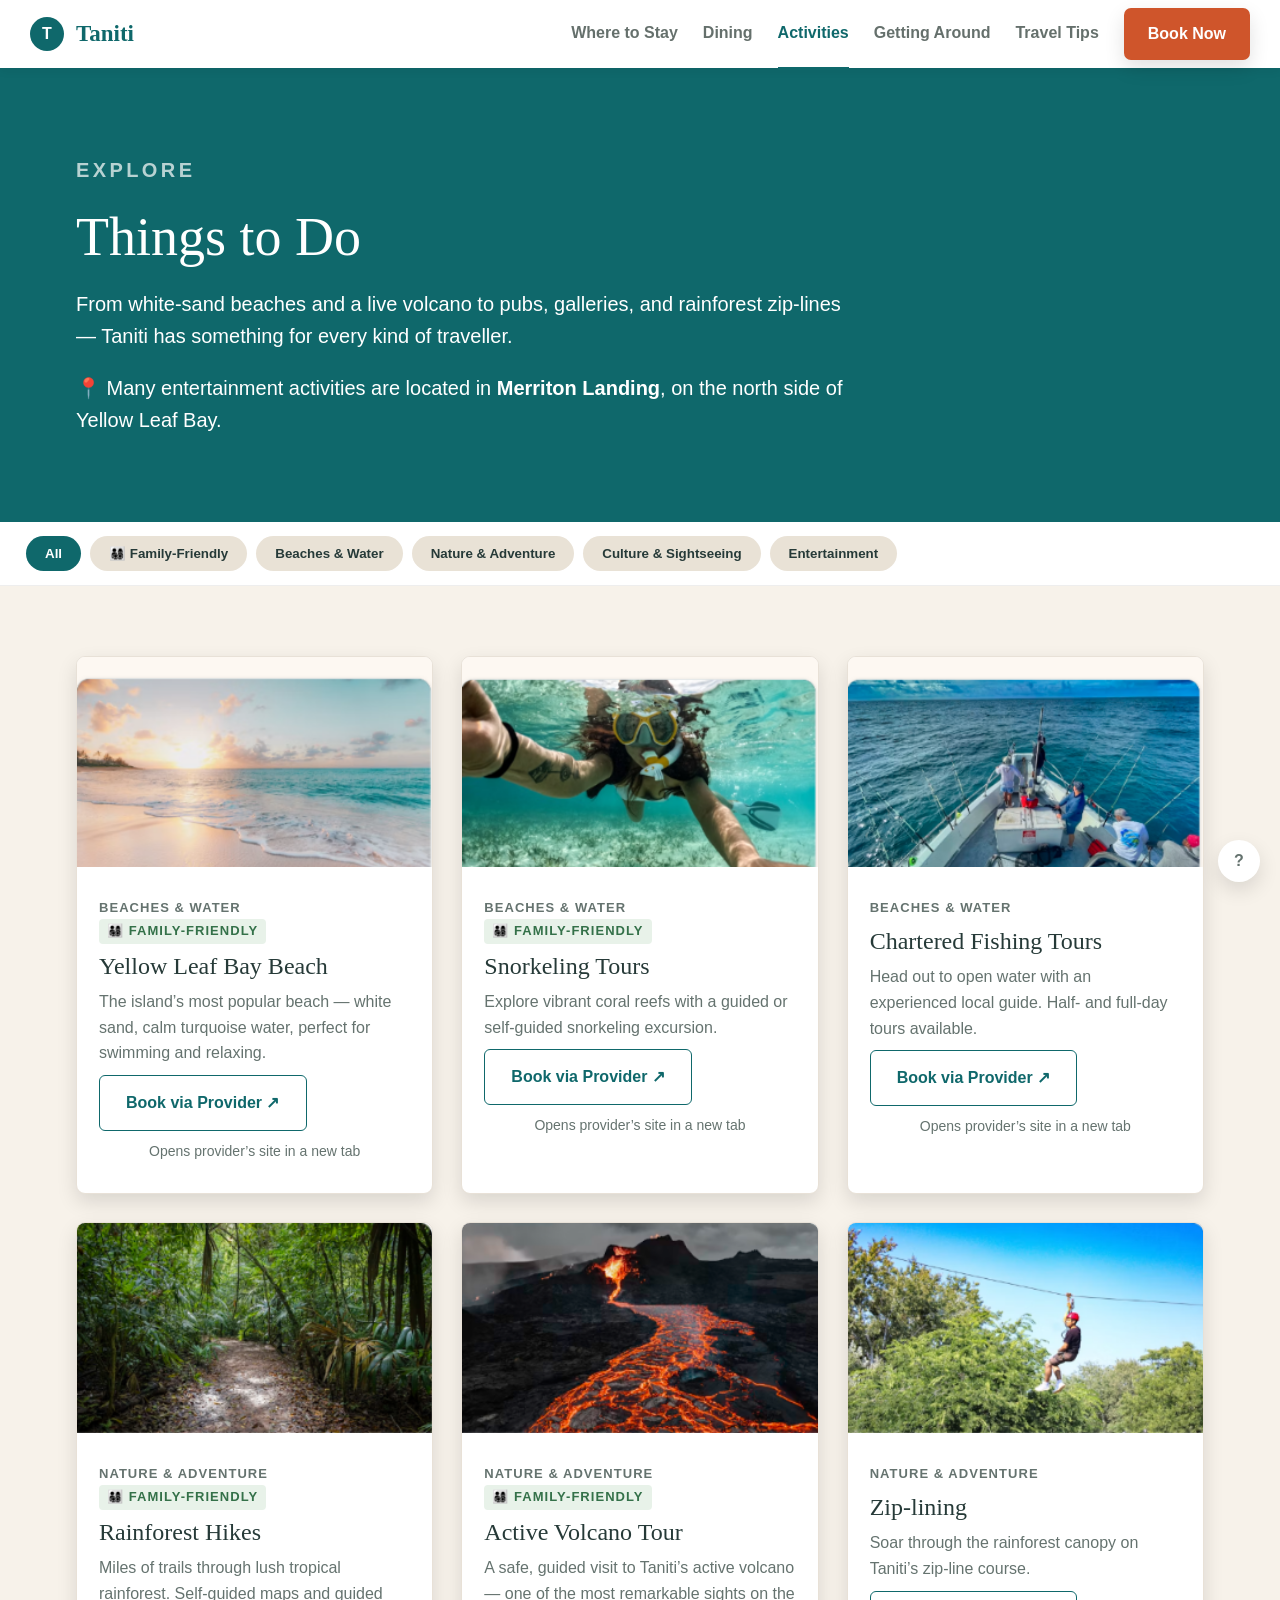
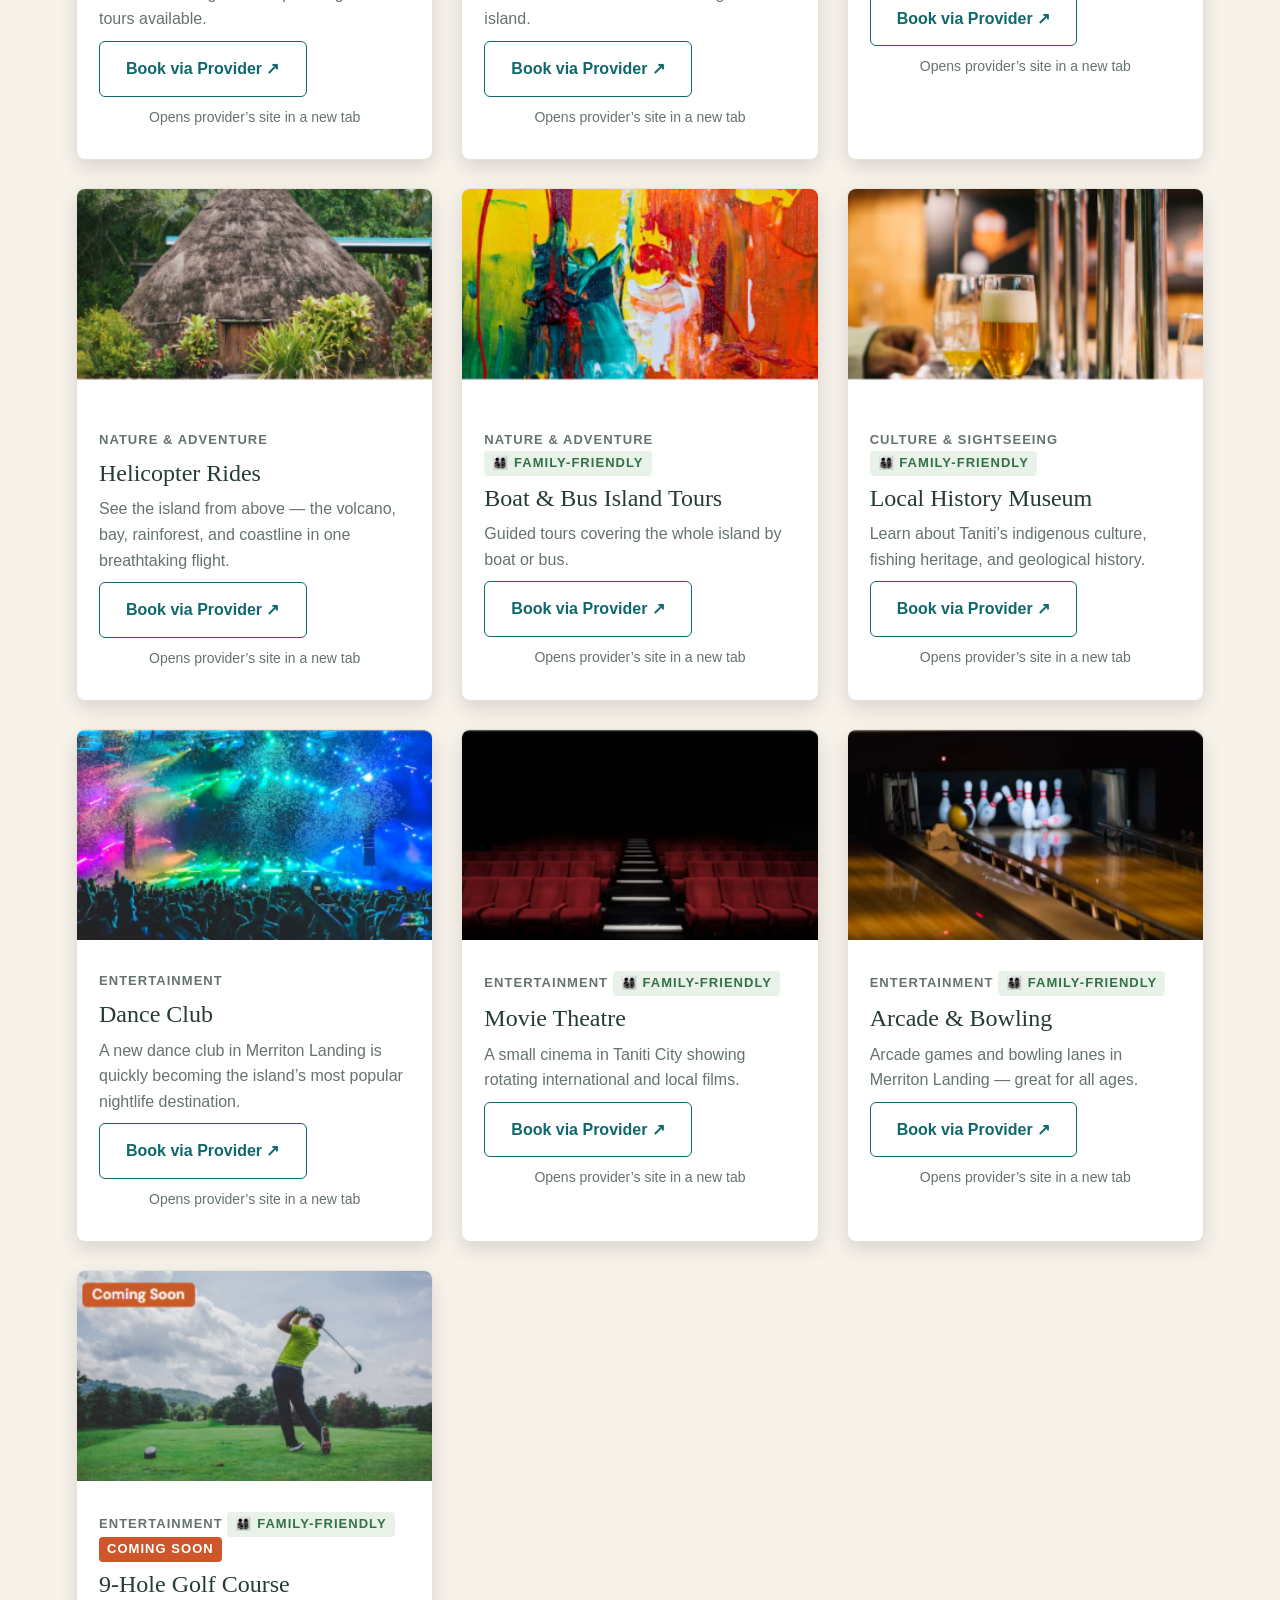
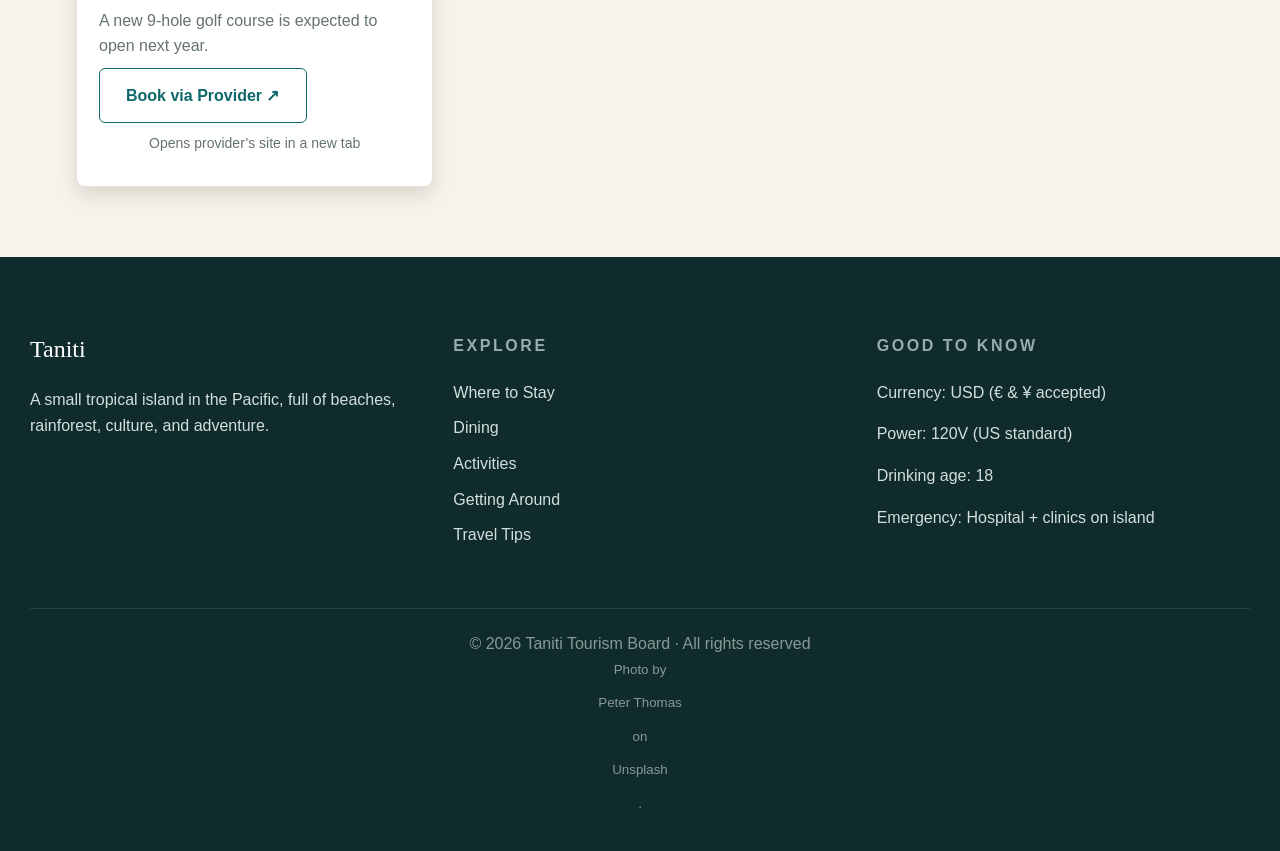
==== commit e29fa671: "Remove footer navigation emojis" ====
--- a/activities.html
+++ b/activities.html
@@ -1 +1 @@
-<!doctype html><html lang="en"><head><meta charset="utf-8"><meta name="viewport" content="width=device-width, initial-scale=1"><title>Taniti</title><link rel="stylesheet" href="style.css"></head><body><header class="site-header"><a class="brand" href="index.html"><span class="brand-mark">T</span><span>Taniti</span></a><button class="menu-toggle" aria-label="Open menu">☰</button><nav class="site-nav"><a class="" href="stay.html">Where to Stay</a><a class="" href="dining.html">Dining</a><a class="active" href="activities.html">Activities</a><a class="" href="transport.html">Getting Around</a><a class="" href="tips.html?v=20260621">Travel Tips</a><a class="book-link " href="book.html">Book Now</a></nav></header><main><section class="page-hero"><div class="container"><p class="eyebrow">Explore</p><h1>Things to Do</h1><p>From white-sand beaches and a live volcano to pubs, galleries, and rainforest zip-lines — Taniti has something for every kind of traveller.</p><p>📍 Many entertainment activities are located in <b>Merriton Landing</b>, on the north side of Yellow Leaf Bay.</p></div></section><div class="filters"><button class="chip active" data-filter="all">All</button><button class="chip" data-filter="family">👨‍👩‍👧‍👦 Family-Friendly</button><button class="chip" data-filter="beach">Beaches & Water</button><button class="chip" data-filter="nature">Nature & Adventure</button><button class="chip" data-filter="culture">Culture & Sightseeing</button><button class="chip" data-filter="entertainment">Entertainment</button></div><section class="section"><div class="container"><div class="card-grid"><article class="card" data-category="beach family"><img src="assets/act-beach.png"><div class="card-body"><p class="category">Beaches & Water <span class="badge">👨‍👩‍👧‍👦 Family-friendly</span> </p><h3>Yellow Leaf Bay Beach</h3><p>The island’s most popular beach — white sand, calm turquoise water, perfect for swimming and relaxing.</p><a class="btn outline" href="#" data-modal>Book via Provider ↗</a><p class="meta center">Opens provider’s site in a new tab</p></div></article><article class="card" data-category="beach family"><img src="assets/act-snorkel.png"><div class="card-body"><p class="category">Beaches & Water <span class="badge">👨‍👩‍👧‍👦 Family-friendly</span> </p><h3>Snorkeling Tours</h3><p>Explore vibrant coral reefs with a guided or self-guided snorkeling excursion.</p><a class="btn outline" href="#" data-modal>Book via Provider ↗</a><p class="meta center">Opens provider’s site in a new tab</p></div></article><article class="card" data-category="beach"><img src="assets/act-fishing.png"><div class="card-body"><p class="category">Beaches & Water  </p><h3>Chartered Fishing Tours</h3><p>Head out to open water with an experienced local guide. Half- and full-day tours available.</p><a class="btn outline" href="#" data-modal>Book via Provider ↗</a><p class="meta center">Opens provider’s site in a new tab</p></div></article><article class="card" data-category="nature family"><img src="assets/act-rainforest.png"><div class="card-body"><p class="category">Nature & Adventure <span class="badge">👨‍👩‍👧‍👦 Family-friendly</span> </p><h3>Rainforest Hikes</h3><p>Miles of trails through lush tropical rainforest. Self-guided maps and guided tours available.</p><a class="btn outline" href="#" data-modal>Book via Provider ↗</a><p class="meta center">Opens provider’s site in a new tab</p></div></article><article class="card" data-category="nature family"><img src="assets/act-volcano.png"><div class="card-body"><p class="category">Nature & Adventure <span class="badge">👨‍👩‍👧‍👦 Family-friendly</span> </p><h3>Active Volcano Tour</h3><p>A safe, guided visit to Taniti’s active volcano — one of the most remarkable sights on the island.</p><a class="btn outline" href="#" data-modal>Book via Provider ↗</a><p class="meta center">Opens provider’s site in a new tab</p></div></article><article class="card" data-category="nature"><img src="assets/act-zipline.png"><div class="card-body"><p class="category">Nature & Adventure  </p><h3>Zip-lining</h3><p>Soar through the rainforest canopy on Taniti’s zip-line course.</p><a class="btn outline" href="#" data-modal>Book via Provider ↗</a><p class="meta center">Opens provider’s site in a new tab</p></div></article><article class="card" data-category="nature"><img src="assets/act-helicopter.png"><div class="card-body"><p class="category">Nature & Adventure  </p><h3>Helicopter Rides</h3><p>See the island from above — the volcano, bay, rainforest, and coastline in one breathtaking flight.</p><a class="btn outline" href="#" data-modal>Book via Provider ↗</a><p class="meta center">Opens provider’s site in a new tab</p></div></article><article class="card" data-category="nature family"><img src="assets/act-boat.png"><div class="card-body"><p class="category">Nature & Adventure <span class="badge">👨‍👩‍👧‍👦 Family-friendly</span> </p><h3>Boat & Bus Island Tours</h3><p>Guided tours covering the whole island by boat or bus.</p><a class="btn outline" href="#" data-modal>Book via Provider ↗</a><p class="meta center">Opens provider’s site in a new tab</p></div></article><article class="card" data-category="culture family"><img src="assets/act-museum.png"><div class="card-body"><p class="category">Culture & Sightseeing <span class="badge">👨‍👩‍👧‍👦 Family-friendly</span> </p><h3>Local History Museum</h3><p>Learn about Taniti’s indigenous culture, fishing heritage, and geological history.</p><a class="btn outline" href="#" data-modal>Book via Provider ↗</a><p class="meta center">Opens provider’s site in a new tab</p></div></article><article class="card" data-category="entertainment"><img src="assets/act-dance.png"><div class="card-body"><p class="category">Entertainment  </p><h3>Dance Club</h3><p>A new dance club in Merriton Landing is quickly becoming the island’s most popular nightlife destination.</p><a class="btn outline" href="#" data-modal>Book via Provider ↗</a><p class="meta center">Opens provider’s site in a new tab</p></div></article><article class="card" data-category="entertainment family"><img src="assets/act-movie.png"><div class="card-body"><p class="category">Entertainment <span class="badge">👨‍👩‍👧‍👦 Family-friendly</span> </p><h3>Movie Theatre</h3><p>A small cinema in Taniti City showing rotating international and local films.</p><a class="btn outline" href="#" data-modal>Book via Provider ↗</a><p class="meta center">Opens provider’s site in a new tab</p></div></article><article class="card" data-category="entertainment family"><img src="assets/act-bowling.png"><div class="card-body"><p class="category">Entertainment <span class="badge">👨‍👩‍👧‍👦 Family-friendly</span> </p><h3>Arcade & Bowling</h3><p>Arcade games and bowling lanes in Merriton Landing — great for all ages.</p><a class="btn outline" href="#" data-modal>Book via Provider ↗</a><p class="meta center">Opens provider’s site in a new tab</p></div></article><article class="card" data-category="entertainment family"><img src="assets/act-golf.png"><div class="card-body"><p class="category">Entertainment <span class="badge">👨‍👩‍👧‍👦 Family-friendly</span> <span class="badge" style="background:#cf552b;color:#fff">Coming soon</span></p><h3>9-Hole Golf Course</h3><p>A new 9-hole golf course is expected to open next year.</p><a class="btn outline" href="#" data-modal>Book via Provider ↗</a><p class="meta center">Opens provider’s site in a new tab</p></div></article></div></div></section></main><footer class="site-footer"><div><h3>Taniti</h3><p>A small tropical island in the Pacific, full of beaches, rainforest, culture, and adventure.</p></div><div><h4>Explore</h4><a href="stay.html">Where to Stay</a><a href="dining.html">Dining</a><a href="activities.html">Activities</a><a href="transport.html">🚌 Getting Around</a><a href="tips.html?v=20260621">❓ Travel Tips</a></div><div><h4>Good to Know</h4><p>Currency: USD (€ & ¥ accepted)</p><p>Power: 120V (US standard)</p><p>Drinking age: 18</p><p>Emergency: Hospital + clinics on island</p></div><div class="copyright">© 2026 Taniti Tourism Board · All rights reserved<br><small>Photo by <a href="https://unsplash.com/@lifeof_peter_?utm_source=unsplash&utm_medium=referral&utm_content=creditCopyText">Peter Thomas</a> on <a href="https://unsplash.com/photos/a-mountain-with-a-body-of-water-in-front-of-it-IG9kwm_tThI?utm_source=unsplash&utm_medium=referral&utm_content=creditCopyText">Unsplash</a>.</small></div></footer><div class="help">?</div><div class="modal"><div class="modal-box"><button class="modal-close">×</button><h2>Provider booking</h2><p>This button represents an external provider booking link in the interactive prototype.</p><button class="btn primary modal-close">Close</button></div></div><script src="script.js?v=20260621"></script></body></html>+<!doctype html><html lang="en"><head><meta charset="utf-8"><meta name="viewport" content="width=device-width, initial-scale=1"><title>Taniti</title><link rel="stylesheet" href="style.css"></head><body><header class="site-header"><a class="brand" href="index.html"><span class="brand-mark">T</span><span>Taniti</span></a><button class="menu-toggle" aria-label="Open menu">☰</button><nav class="site-nav"><a class="" href="stay.html">Where to Stay</a><a class="" href="dining.html">Dining</a><a class="active" href="activities.html">Activities</a><a class="" href="transport.html">Getting Around</a><a class="" href="tips.html?v=20260621">Travel Tips</a><a class="book-link " href="book.html">Book Now</a></nav></header><main><section class="page-hero"><div class="container"><p class="eyebrow">Explore</p><h1>Things to Do</h1><p>From white-sand beaches and a live volcano to pubs, galleries, and rainforest zip-lines — Taniti has something for every kind of traveller.</p><p>📍 Many entertainment activities are located in <b>Merriton Landing</b>, on the north side of Yellow Leaf Bay.</p></div></section><div class="filters"><button class="chip active" data-filter="all">All</button><button class="chip" data-filter="family">👨‍👩‍👧‍👦 Family-Friendly</button><button class="chip" data-filter="beach">Beaches & Water</button><button class="chip" data-filter="nature">Nature & Adventure</button><button class="chip" data-filter="culture">Culture & Sightseeing</button><button class="chip" data-filter="entertainment">Entertainment</button></div><section class="section"><div class="container"><div class="card-grid"><article class="card" data-category="beach family"><img src="assets/act-beach.png"><div class="card-body"><p class="category">Beaches & Water <span class="badge">👨‍👩‍👧‍👦 Family-friendly</span> </p><h3>Yellow Leaf Bay Beach</h3><p>The island’s most popular beach — white sand, calm turquoise water, perfect for swimming and relaxing.</p><a class="btn outline" href="#" data-modal>Book via Provider ↗</a><p class="meta center">Opens provider’s site in a new tab</p></div></article><article class="card" data-category="beach family"><img src="assets/act-snorkel.png"><div class="card-body"><p class="category">Beaches & Water <span class="badge">👨‍👩‍👧‍👦 Family-friendly</span> </p><h3>Snorkeling Tours</h3><p>Explore vibrant coral reefs with a guided or self-guided snorkeling excursion.</p><a class="btn outline" href="#" data-modal>Book via Provider ↗</a><p class="meta center">Opens provider’s site in a new tab</p></div></article><article class="card" data-category="beach"><img src="assets/act-fishing.png"><div class="card-body"><p class="category">Beaches & Water  </p><h3>Chartered Fishing Tours</h3><p>Head out to open water with an experienced local guide. Half- and full-day tours available.</p><a class="btn outline" href="#" data-modal>Book via Provider ↗</a><p class="meta center">Opens provider’s site in a new tab</p></div></article><article class="card" data-category="nature family"><img src="assets/act-rainforest.png"><div class="card-body"><p class="category">Nature & Adventure <span class="badge">👨‍👩‍👧‍👦 Family-friendly</span> </p><h3>Rainforest Hikes</h3><p>Miles of trails through lush tropical rainforest. Self-guided maps and guided tours available.</p><a class="btn outline" href="#" data-modal>Book via Provider ↗</a><p class="meta center">Opens provider’s site in a new tab</p></div></article><article class="card" data-category="nature family"><img src="assets/act-volcano.png"><div class="card-body"><p class="category">Nature & Adventure <span class="badge">👨‍👩‍👧‍👦 Family-friendly</span> </p><h3>Active Volcano Tour</h3><p>A safe, guided visit to Taniti’s active volcano — one of the most remarkable sights on the island.</p><a class="btn outline" href="#" data-modal>Book via Provider ↗</a><p class="meta center">Opens provider’s site in a new tab</p></div></article><article class="card" data-category="nature"><img src="assets/act-zipline.png"><div class="card-body"><p class="category">Nature & Adventure  </p><h3>Zip-lining</h3><p>Soar through the rainforest canopy on Taniti’s zip-line course.</p><a class="btn outline" href="#" data-modal>Book via Provider ↗</a><p class="meta center">Opens provider’s site in a new tab</p></div></article><article class="card" data-category="nature"><img src="assets/act-helicopter.png"><div class="card-body"><p class="category">Nature & Adventure  </p><h3>Helicopter Rides</h3><p>See the island from above — the volcano, bay, rainforest, and coastline in one breathtaking flight.</p><a class="btn outline" href="#" data-modal>Book via Provider ↗</a><p class="meta center">Opens provider’s site in a new tab</p></div></article><article class="card" data-category="nature family"><img src="assets/act-boat.png"><div class="card-body"><p class="category">Nature & Adventure <span class="badge">👨‍👩‍👧‍👦 Family-friendly</span> </p><h3>Boat & Bus Island Tours</h3><p>Guided tours covering the whole island by boat or bus.</p><a class="btn outline" href="#" data-modal>Book via Provider ↗</a><p class="meta center">Opens provider’s site in a new tab</p></div></article><article class="card" data-category="culture family"><img src="assets/act-museum.png"><div class="card-body"><p class="category">Culture & Sightseeing <span class="badge">👨‍👩‍👧‍👦 Family-friendly</span> </p><h3>Local History Museum</h3><p>Learn about Taniti’s indigenous culture, fishing heritage, and geological history.</p><a class="btn outline" href="#" data-modal>Book via Provider ↗</a><p class="meta center">Opens provider’s site in a new tab</p></div></article><article class="card" data-category="entertainment"><img src="assets/act-dance.png"><div class="card-body"><p class="category">Entertainment  </p><h3>Dance Club</h3><p>A new dance club in Merriton Landing is quickly becoming the island’s most popular nightlife destination.</p><a class="btn outline" href="#" data-modal>Book via Provider ↗</a><p class="meta center">Opens provider’s site in a new tab</p></div></article><article class="card" data-category="entertainment family"><img src="assets/act-movie.png"><div class="card-body"><p class="category">Entertainment <span class="badge">👨‍👩‍👧‍👦 Family-friendly</span> </p><h3>Movie Theatre</h3><p>A small cinema in Taniti City showing rotating international and local films.</p><a class="btn outline" href="#" data-modal>Book via Provider ↗</a><p class="meta center">Opens provider’s site in a new tab</p></div></article><article class="card" data-category="entertainment family"><img src="assets/act-bowling.png"><div class="card-body"><p class="category">Entertainment <span class="badge">👨‍👩‍👧‍👦 Family-friendly</span> </p><h3>Arcade & Bowling</h3><p>Arcade games and bowling lanes in Merriton Landing — great for all ages.</p><a class="btn outline" href="#" data-modal>Book via Provider ↗</a><p class="meta center">Opens provider’s site in a new tab</p></div></article><article class="card" data-category="entertainment family"><img src="assets/act-golf.png"><div class="card-body"><p class="category">Entertainment <span class="badge">👨‍👩‍👧‍👦 Family-friendly</span> <span class="badge" style="background:#cf552b;color:#fff">Coming soon</span></p><h3>9-Hole Golf Course</h3><p>A new 9-hole golf course is expected to open next year.</p><a class="btn outline" href="#" data-modal>Book via Provider ↗</a><p class="meta center">Opens provider’s site in a new tab</p></div></article></div></div></section></main><footer class="site-footer"><div><h3>Taniti</h3><p>A small tropical island in the Pacific, full of beaches, rainforest, culture, and adventure.</p></div><div><h4>Explore</h4><a href="stay.html">Where to Stay</a><a href="dining.html">Dining</a><a href="activities.html">Activities</a><a href="transport.html">Getting Around</a><a href="tips.html?v=20260621">Travel Tips</a></div><div><h4>Good to Know</h4><p>Currency: USD (€ & ¥ accepted)</p><p>Power: 120V (US standard)</p><p>Drinking age: 18</p><p>Emergency: Hospital + clinics on island</p></div><div class="copyright">© 2026 Taniti Tourism Board · All rights reserved<br><small>Photo by <a href="https://unsplash.com/@lifeof_peter_?utm_source=unsplash&utm_medium=referral&utm_content=creditCopyText">Peter Thomas</a> on <a href="https://unsplash.com/photos/a-mountain-with-a-body-of-water-in-front-of-it-IG9kwm_tThI?utm_source=unsplash&utm_medium=referral&utm_content=creditCopyText">Unsplash</a>.</small></div></footer><div class="help">?</div><div class="modal"><div class="modal-box"><button class="modal-close">×</button><h2>Provider booking</h2><p>This button represents an external provider booking link in the interactive prototype.</p><button class="btn primary modal-close">Close</button></div></div><script src="script.js?v=20260621"></script></body></html>
